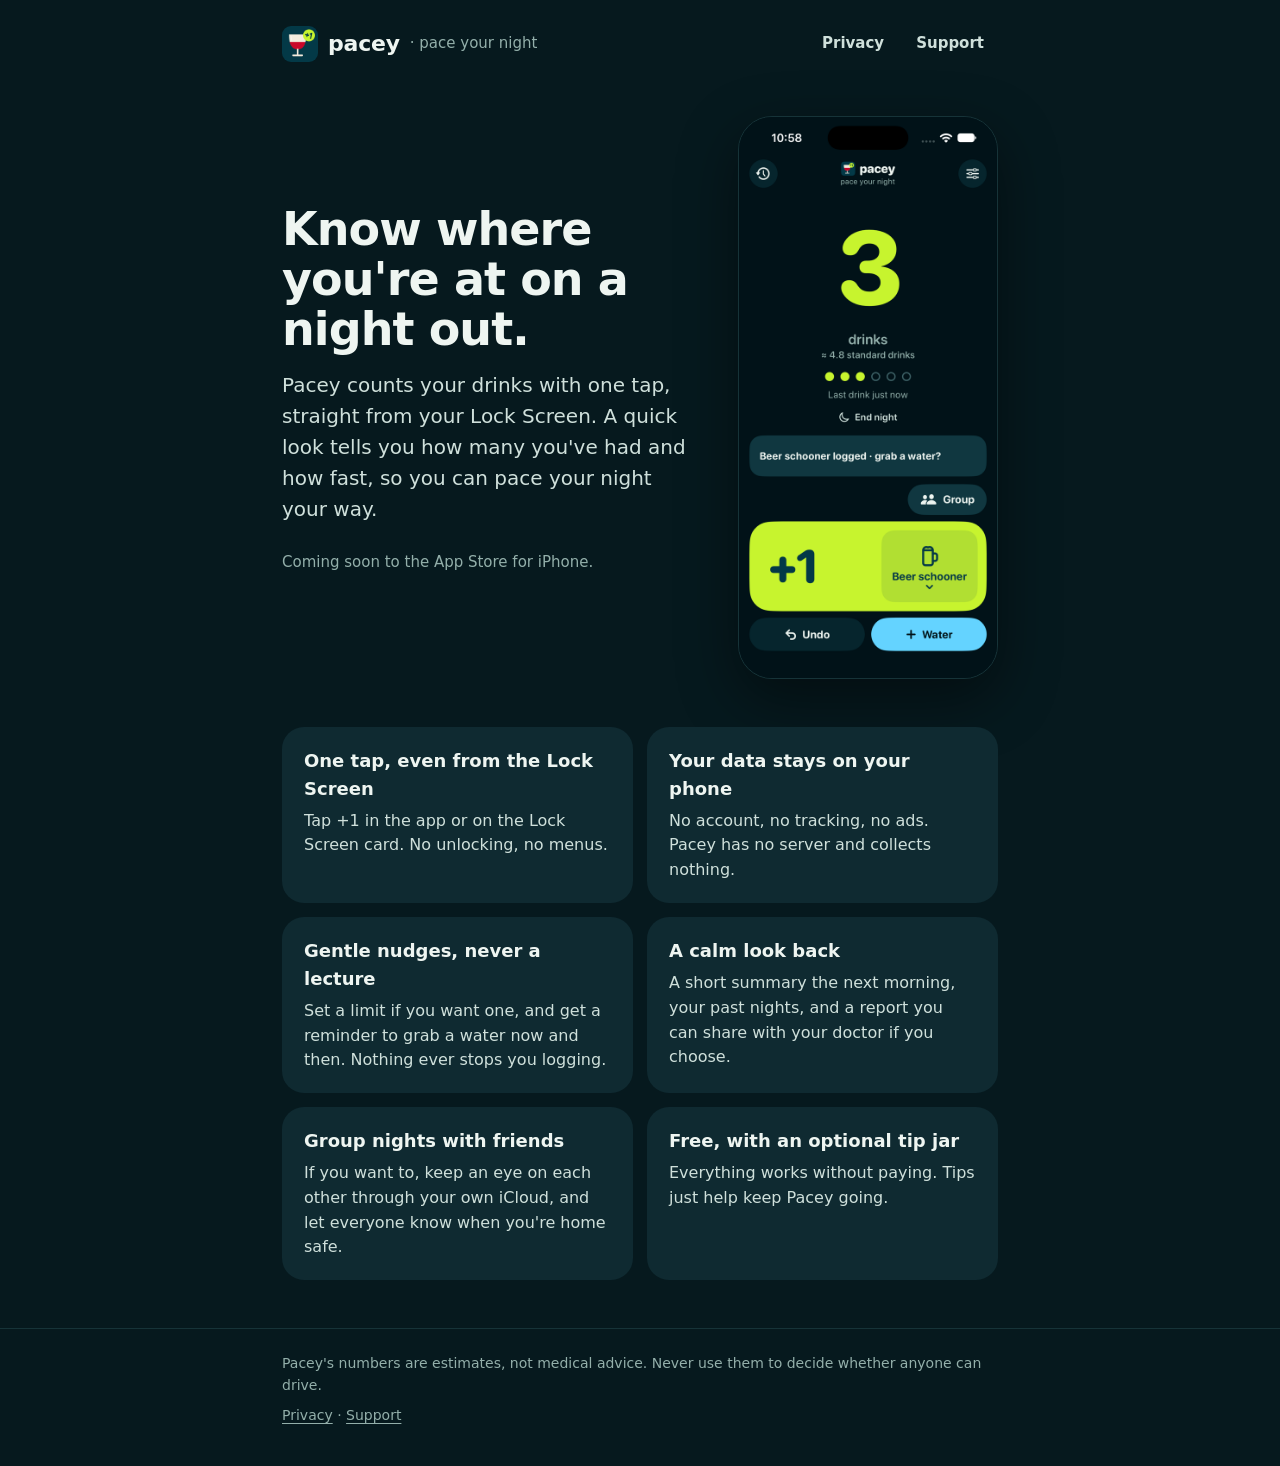
==== index.html @ 750b81e2 "Pacey website: home, privacy policy, support" ====
<!doctype html>
<html lang="en-AU">
<head>
  <meta charset="utf-8">
  <meta name="viewport" content="width=device-width, initial-scale=1">
  <title>Pacey · pace your night</title>
  <meta name="description" content="Pacey counts your drinks on a night out with one tap, so you know where you're at. Everything stays on your iPhone.">
  <meta name="theme-color" content="#06191E">
  <link rel="icon" type="image/png" href="images/favicon.png">
  <link rel="apple-touch-icon" href="images/apple-touch-icon.png">
  <link rel="stylesheet" href="style.css">
</head>
<body>
  <a class="skip" href="#main">Skip to content</a>
  <header class="site-header">
    <div class="wrap">
      <a class="lockup" href="./" aria-label="Pacey home">
        <img src="images/icon-192.png" alt="" width="36" height="36">
        <span class="name">pacey</span>
        <span class="tag">· pace your night</span>
      </a>
      <nav class="site-nav" aria-label="Main">
        <a href="privacy.html">Privacy</a>
        <a href="support.html">Support</a>
      </nav>
    </div>
  </header>

  <main id="main" class="wrap">
    <section class="hero">
      <div>
        <h1>Know where you're at on a night out.</h1>
        <p class="lead">Pacey counts your drinks with one tap, straight from your Lock Screen. A quick look tells you how many you've had and how fast, so you can pace your night your way.</p>
        <p class="soon">Coming soon to the App Store for iPhone.</p>
      </div>
      <img class="phone" src="images/home.png" width="598" height="1300"
           alt="Pacey's Home screen during a night: a large 3, drinks, about 4.8 standard drinks, three of six limit dots filled, and a big +1 button.">
    </section>

    <section class="features" aria-label="What Pacey does">
      <div class="card">
        <h2>One tap, even from the Lock Screen</h2>
        <p>Tap +1 in the app or on the Lock Screen card. No unlocking, no menus.</p>
      </div>
      <div class="card">
        <h2>Your data stays on your phone</h2>
        <p>No account, no tracking, no ads. Pacey has no server and collects nothing.</p>
      </div>
      <div class="card">
        <h2>Gentle nudges, never a lecture</h2>
        <p>Set a limit if you want one, and get a reminder to grab a water now and then. Nothing ever stops you logging.</p>
      </div>
      <div class="card">
        <h2>A calm look back</h2>
        <p>A short summary the next morning, your past nights, and a report you can share with your doctor if you choose.</p>
      </div>
      <div class="card">
        <h2>Group nights with friends</h2>
        <p>If you want to, keep an eye on each other through your own iCloud, and let everyone know when you're home safe.</p>
      </div>
      <div class="card">
        <h2>Free, with an optional tip jar</h2>
        <p>Everything works without paying. Tips just help keep Pacey going.</p>
      </div>
    </section>
  </main>

  <footer class="site-footer">
    <div class="wrap">
      <span>Pacey's numbers are estimates, not medical advice. Never use them to decide whether anyone can drive.</span>
      <span><a href="privacy.html">Privacy</a> · <a href="support.html">Support</a></span>
    </div>
  </footer>
</body>
</html>
---- style.css ----
/* Pacey website. Colours are the app's build 6 "Pacey Teal" tokens (spec §2). */
:root {
  --background: #06191E;
  --card: #0F2A31;
  --card-raised: #173A42;
  --divider: #163338;
  --text: #EEF5F1;
  --text-soft: #CFE0DB;
  --text-secondary: #93AFAA;
  --accent: #C6F432;
  --on-accent: #0B3C49;
  --water: #64D2FF;
  color-scheme: dark;
}

* { box-sizing: border-box; }

html { -webkit-text-size-adjust: 100%; }

body {
  margin: 0;
  background: var(--background);
  color: var(--text);
  font-family: ui-rounded, "SF Pro Rounded", system-ui, -apple-system, "Segoe UI", Roboto, sans-serif;
  font-size: 17px;
  line-height: 1.55;
}

a { color: var(--water); text-underline-offset: 3px; }
a:hover { text-decoration-thickness: 2px; }
a:focus-visible, .button:focus-visible { outline: 3px solid var(--water); outline-offset: 3px; border-radius: 6px; }

.skip {
  position: absolute; left: -999px; top: 8px;
  background: var(--card-raised); color: var(--text); padding: 8px 14px; border-radius: 12px;
}
.skip:focus { left: 12px; }

.wrap { max-width: 760px; margin: 0 auto; padding: 0 22px; }

/* Header */
.site-header { padding: 22px 0; }
.site-header .wrap { display: flex; align-items: center; justify-content: space-between; gap: 16px; flex-wrap: wrap; }
.lockup { display: flex; align-items: center; gap: 10px; color: var(--text); text-decoration: none; }
.lockup img { width: 36px; height: 36px; border-radius: 9px; }
.lockup .name { font-weight: 800; font-size: 22px; letter-spacing: -0.01em; }
.lockup .tag { color: var(--text-secondary); font-size: 15px; }
.site-nav { display: flex; gap: 4px; }
.site-nav a {
  color: var(--text-soft); text-decoration: none; font-weight: 600; font-size: 15px;
  padding: 10px 14px; border-radius: 18px; min-height: 44px; display: inline-flex; align-items: center;
}
.site-nav a:hover { background: var(--card); }
.site-nav a[aria-current="page"] { background: var(--card); color: var(--text); }

/* Home hero */
.hero { display: grid; grid-template-columns: 1fr 260px; gap: 40px; align-items: center; padding: 28px 0 48px; }
.hero h1 { font-size: 46px; line-height: 1.08; font-weight: 800; letter-spacing: -0.02em; margin: 0 0 16px; }
.hero p.lead { font-size: 20px; color: var(--text-soft); margin: 0 0 26px; }
.hero .phone { width: 100%; height: auto; border-radius: 34px; border: 1px solid var(--divider); box-shadow: 0 20px 60px rgba(0,0,0,.45); }
.button {
  display: inline-flex; align-items: center; gap: 8px; min-height: 52px; padding: 0 24px;
  border-radius: 18px; font-weight: 700; font-size: 17px; text-decoration: none;
  background: var(--accent); color: var(--on-accent);
}
.soon { color: var(--text-secondary); font-size: 15px; margin-top: 12px; }

/* Cards */
.features { display: grid; grid-template-columns: repeat(2, 1fr); gap: 14px; padding-bottom: 48px; }
.card { background: var(--card); border-radius: 22px; padding: 20px 22px; }
.card h2, .card h3 { font-size: 18px; margin: 0 0 6px; font-weight: 700; }
.card p { margin: 0; color: var(--text-soft); font-size: 16px; }

/* Text pages */
.page { padding-top: 16px; padding-bottom: 56px; }
.page h1 { font-size: 36px; font-weight: 800; letter-spacing: -0.02em; margin: 8px 0 6px; }
.page .updated { color: var(--text-secondary); margin: 0 0 28px; font-size: 15px; }
.page h2 { font-size: 22px; font-weight: 700; margin: 36px 0 10px; }
.page h3 { font-size: 18px; font-weight: 700; margin: 24px 0 6px; }
.page p, .page li { color: var(--text-soft); }
.page strong { color: var(--text); }
.page ul { padding-left: 22px; }
.page li { margin: 4px 0; }
.summary { background: var(--card); border-radius: 22px; padding: 18px 22px; margin: 0 0 8px; }
.summary p { margin: 0; color: var(--text); font-size: 18px; }
.contact { background: var(--card); border-radius: 22px; padding: 20px 22px; margin: 8px 0 8px; }
.contact p { margin: 0; }
.contact .email { font-size: 20px; font-weight: 700; }
details { background: var(--card); border-radius: 18px; padding: 0 20px; margin: 10px 0; }
summary { cursor: pointer; font-weight: 700; padding: 16px 0; min-height: 44px; color: var(--text); }
details[open] summary { border-bottom: 1px solid var(--divider); margin-bottom: 4px; }
details > p, details > ul { margin: 12px 0 16px; }

/* Footer */
.site-footer { border-top: 1px solid var(--divider); padding: 24px 0 40px; color: var(--text-secondary); font-size: 14px; }
.site-footer .wrap { display: flex; flex-wrap: wrap; gap: 8px 20px; justify-content: space-between; }
.site-footer a { color: var(--text-secondary); }

@media (max-width: 700px) {
  .hero { grid-template-columns: 1fr; gap: 28px; padding-top: 12px; }
  .hero h1 { font-size: 36px; }
  .hero .phone { max-width: 240px; justify-self: center; }
  .features { grid-template-columns: 1fr; }
  .lockup .tag { display: none; }
}
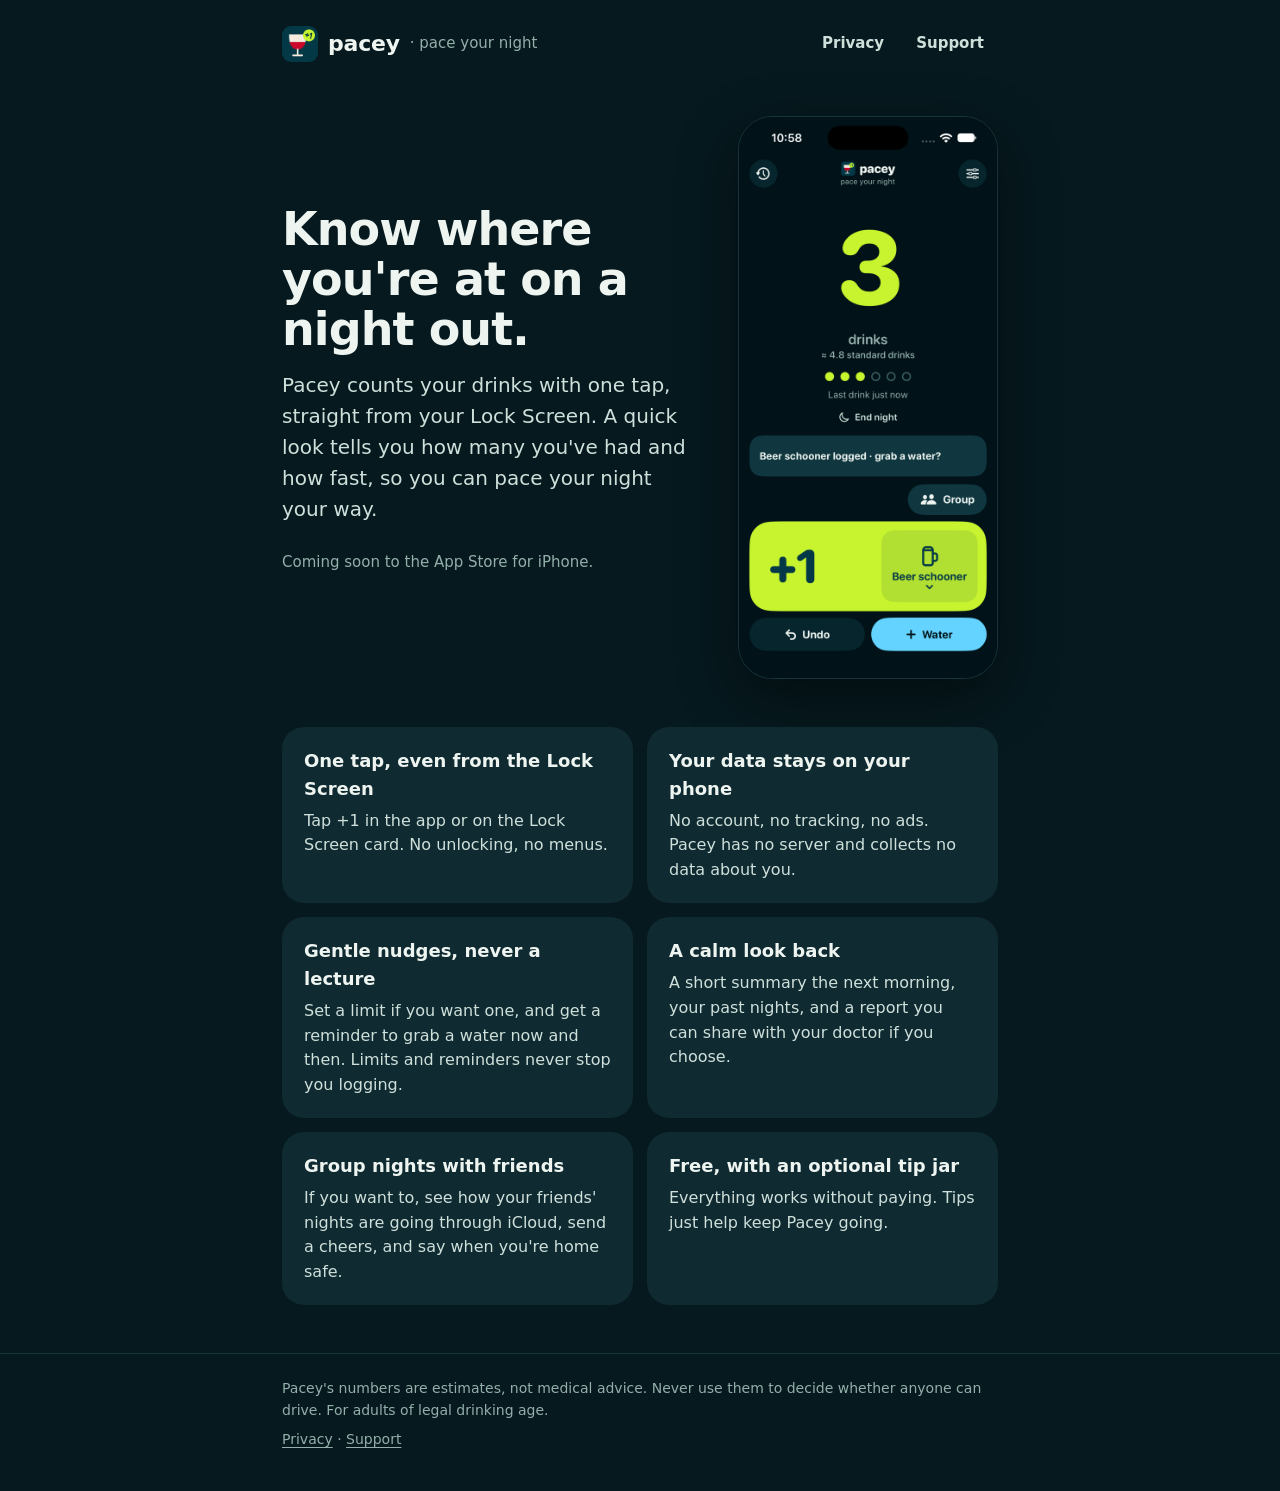
==== commit db886d50: "Tighten privacy policy and support: verified group night details, safety caveats" ====
--- a/index.html
+++ b/index.html
@@ -4,7 +4,7 @@
   <meta charset="utf-8">
   <meta name="viewport" content="width=device-width, initial-scale=1">
   <title>Pacey · pace your night</title>
-  <meta name="description" content="Pacey counts your drinks on a night out with one tap, so you know where you're at. Everything stays on your iPhone.">
+  <meta name="description" content="Pacey counts your drinks on a night out with one tap, so you know where you're at. Your drinks stay on your iPhone.">
   <meta name="theme-color" content="#06191E">
   <link rel="icon" type="image/png" href="images/favicon.png">
   <link rel="apple-touch-icon" href="images/apple-touch-icon.png">
@@ -44,11 +44,11 @@
       </div>
       <div class="card">
         <h2>Your data stays on your phone</h2>
-        <p>No account, no tracking, no ads. Pacey has no server and collects nothing.</p>
+        <p>No account, no tracking, no ads. Pacey has no server and collects no data about you.</p>
       </div>
       <div class="card">
         <h2>Gentle nudges, never a lecture</h2>
-        <p>Set a limit if you want one, and get a reminder to grab a water now and then. Nothing ever stops you logging.</p>
+        <p>Set a limit if you want one, and get a reminder to grab a water now and then. Limits and reminders never stop you logging.</p>
       </div>
       <div class="card">
         <h2>A calm look back</h2>
@@ -56,7 +56,7 @@
       </div>
       <div class="card">
         <h2>Group nights with friends</h2>
-        <p>If you want to, keep an eye on each other through your own iCloud, and let everyone know when you're home safe.</p>
+        <p>If you want to, see how your friends' nights are going through iCloud, send a cheers, and say when you're home safe.</p>
       </div>
       <div class="card">
         <h2>Free, with an optional tip jar</h2>
@@ -67,7 +67,7 @@
 
   <footer class="site-footer">
     <div class="wrap">
-      <span>Pacey's numbers are estimates, not medical advice. Never use them to decide whether anyone can drive.</span>
+      <span>Pacey's numbers are estimates, not medical advice. Never use them to decide whether anyone can drive. For adults of legal drinking age.</span>
       <span><a href="privacy.html">Privacy</a> · <a href="support.html">Support</a></span>
     </div>
   </footer>
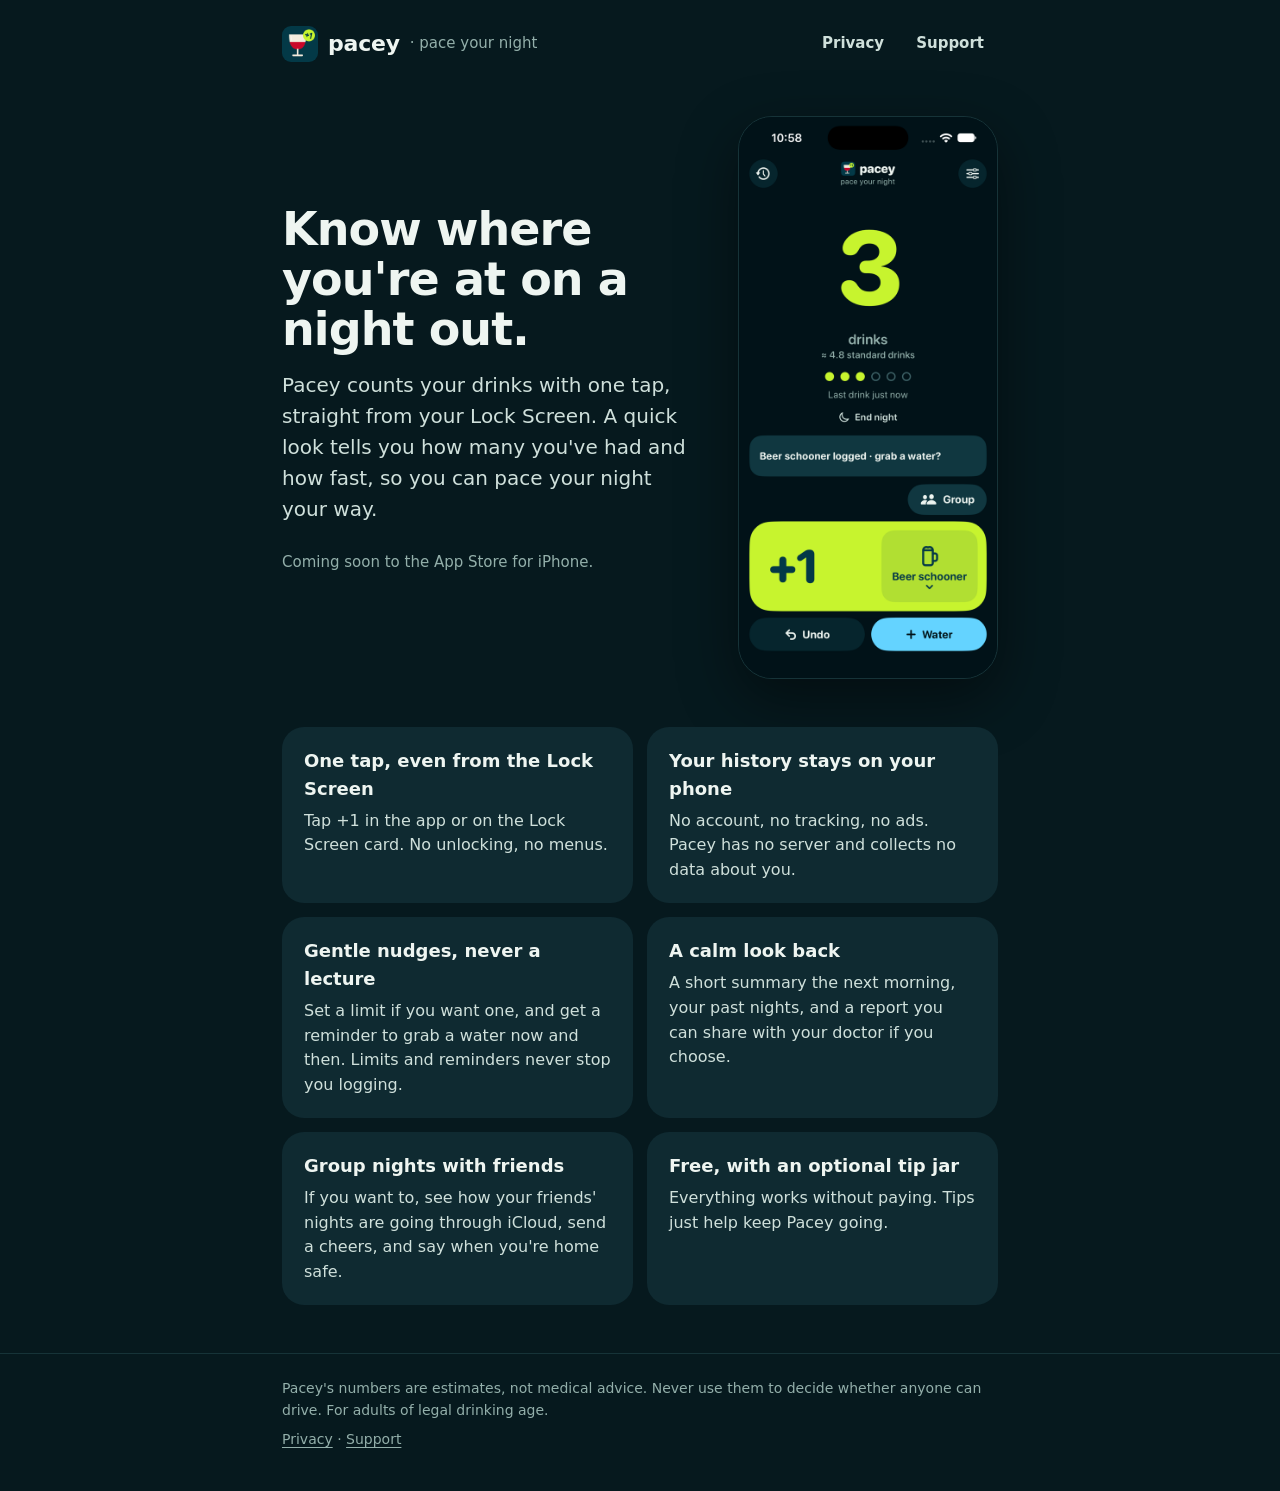
==== commit c19d7269: "Home page: 'Your history stays on your phone'" ====
--- a/index.html
+++ b/index.html
@@ -43,7 +43,7 @@
         <p>Tap +1 in the app or on the Lock Screen card. No unlocking, no menus.</p>
       </div>
       <div class="card">
-        <h2>Your data stays on your phone</h2>
+        <h2>Your history stays on your phone</h2>
         <p>No account, no tracking, no ads. Pacey has no server and collects no data about you.</p>
       </div>
       <div class="card">
